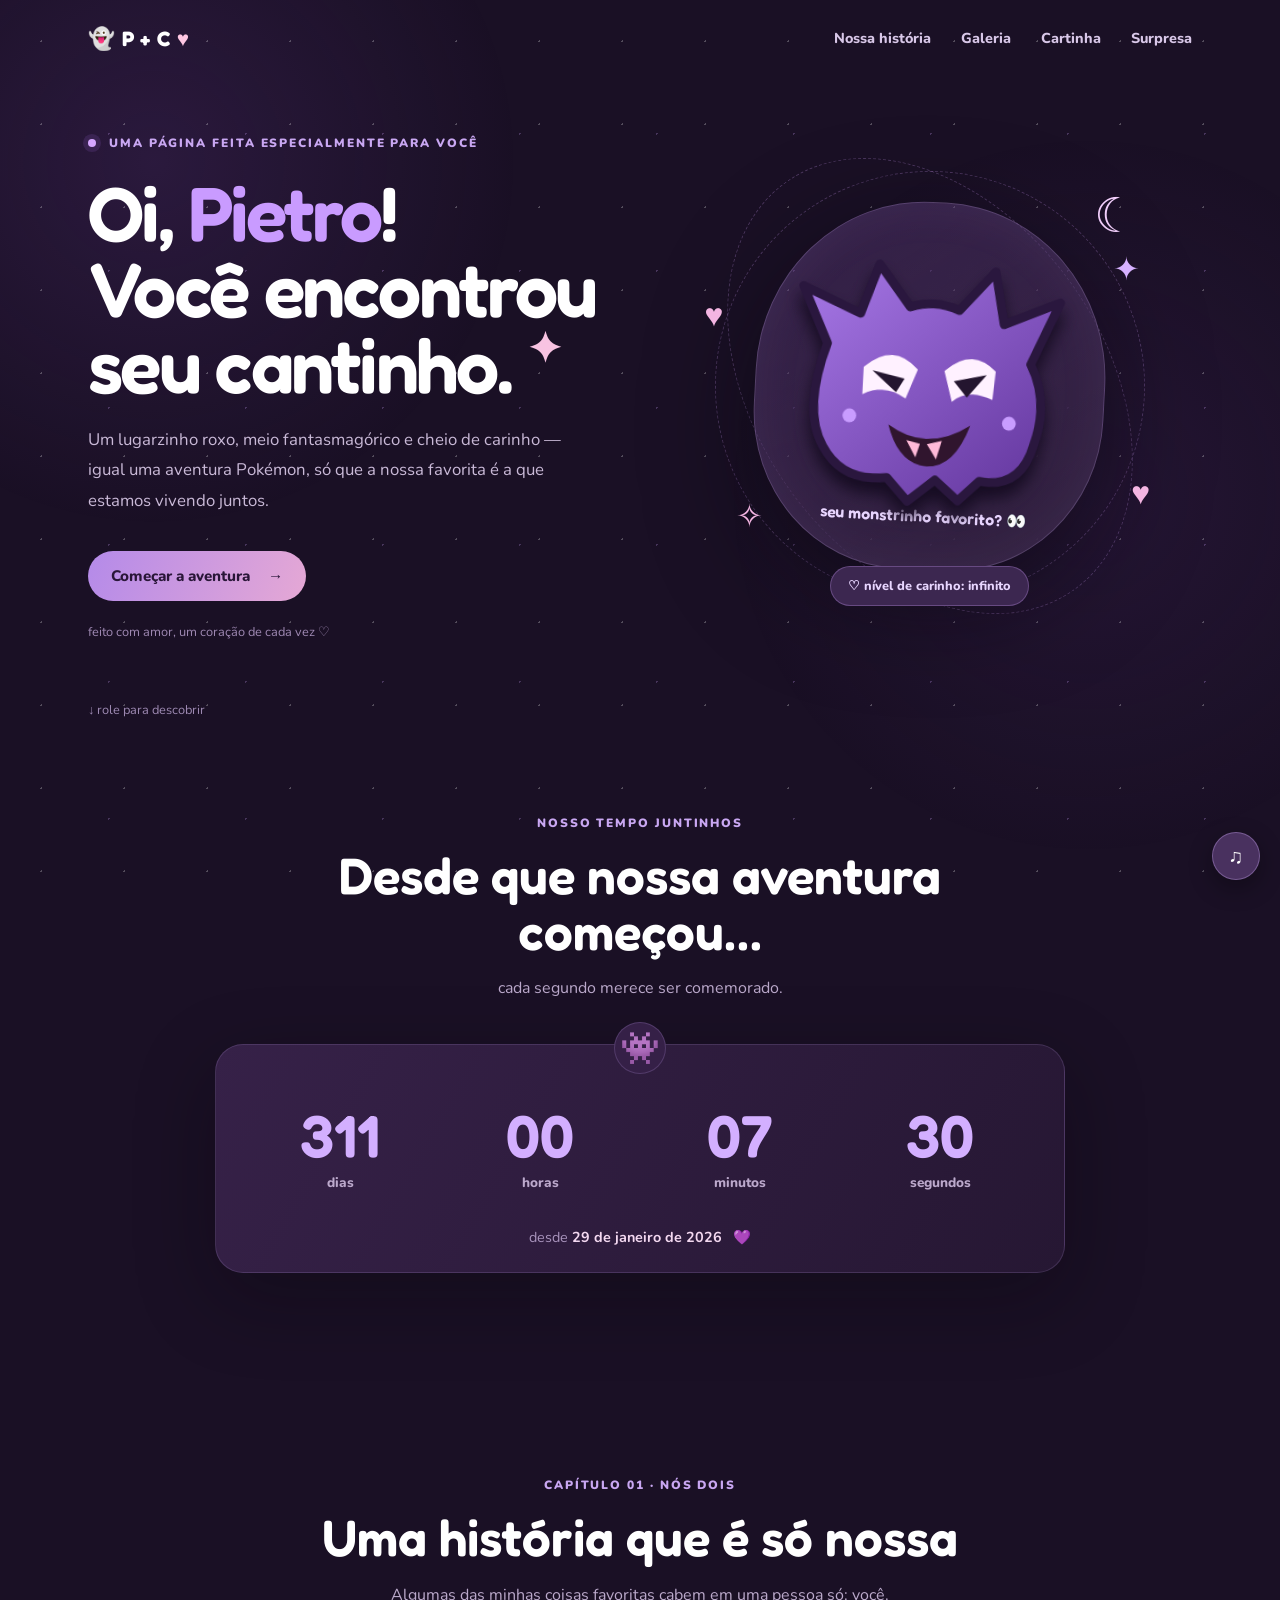
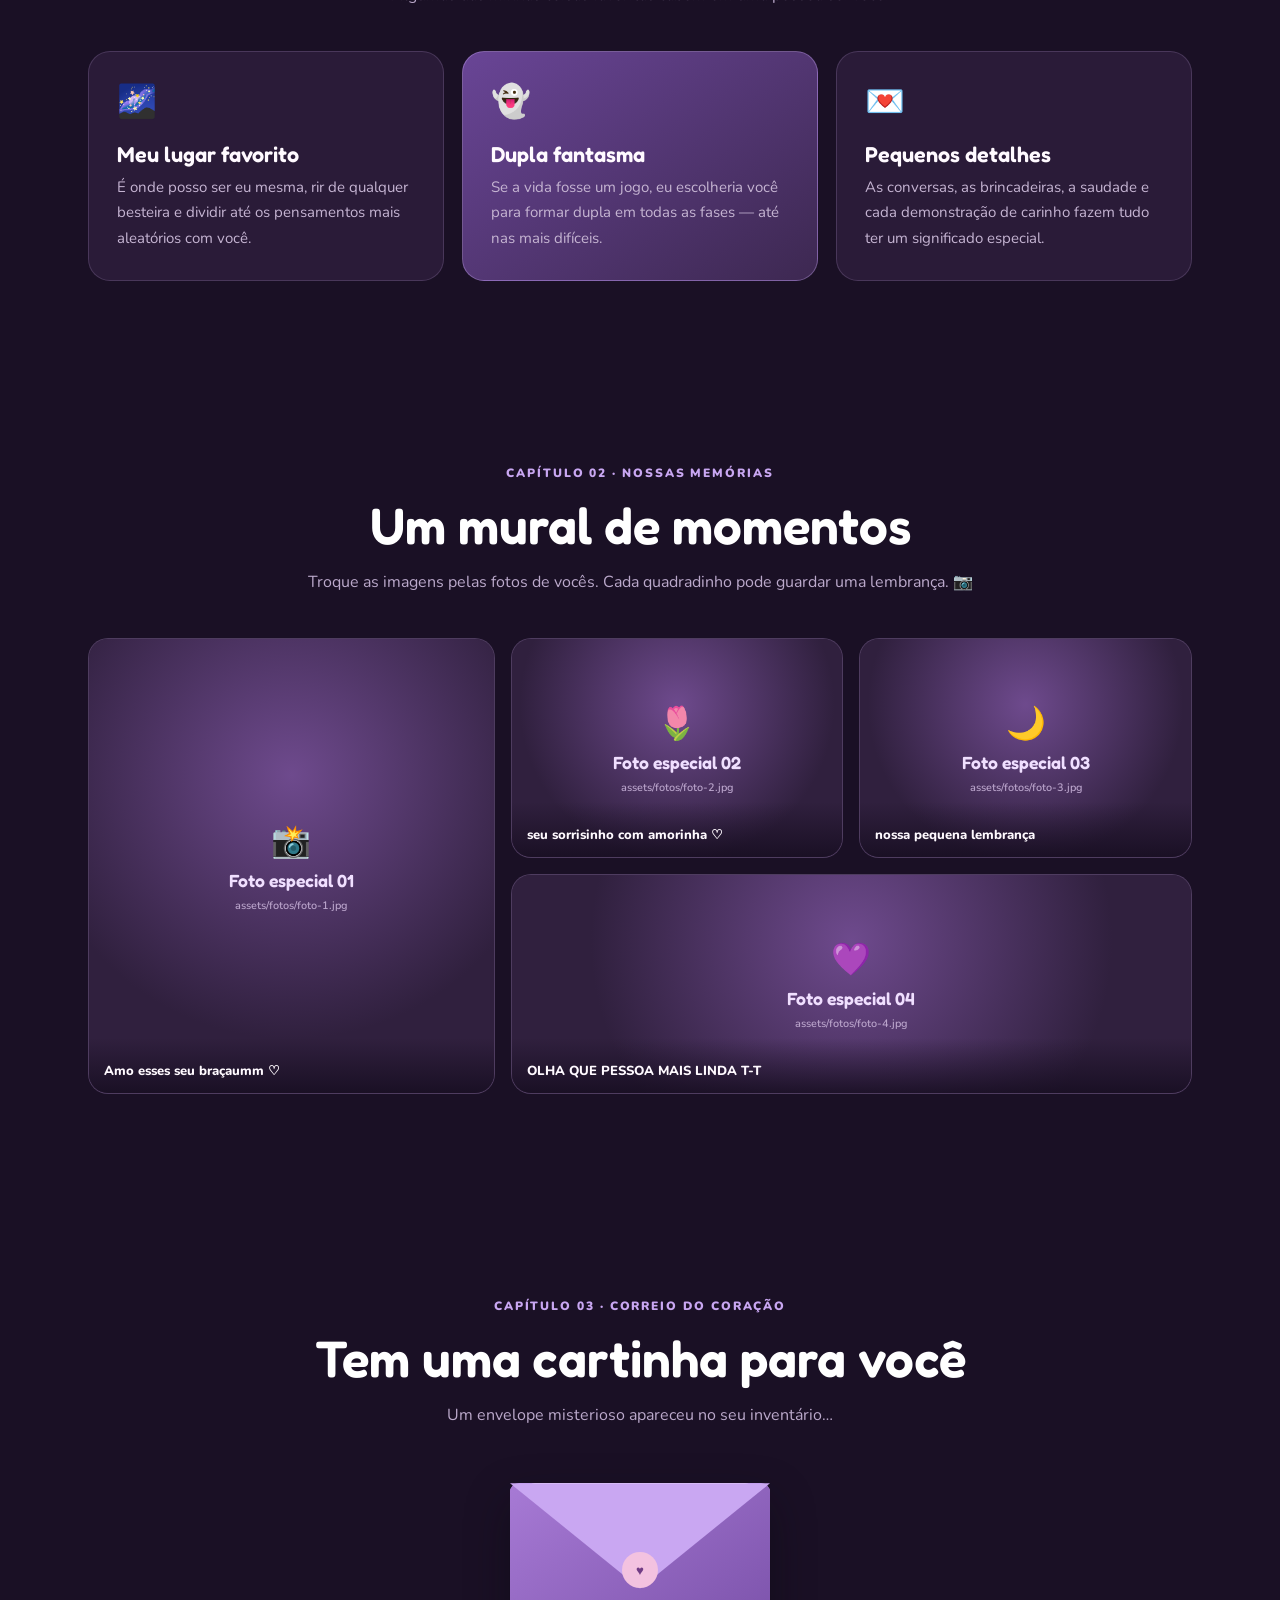
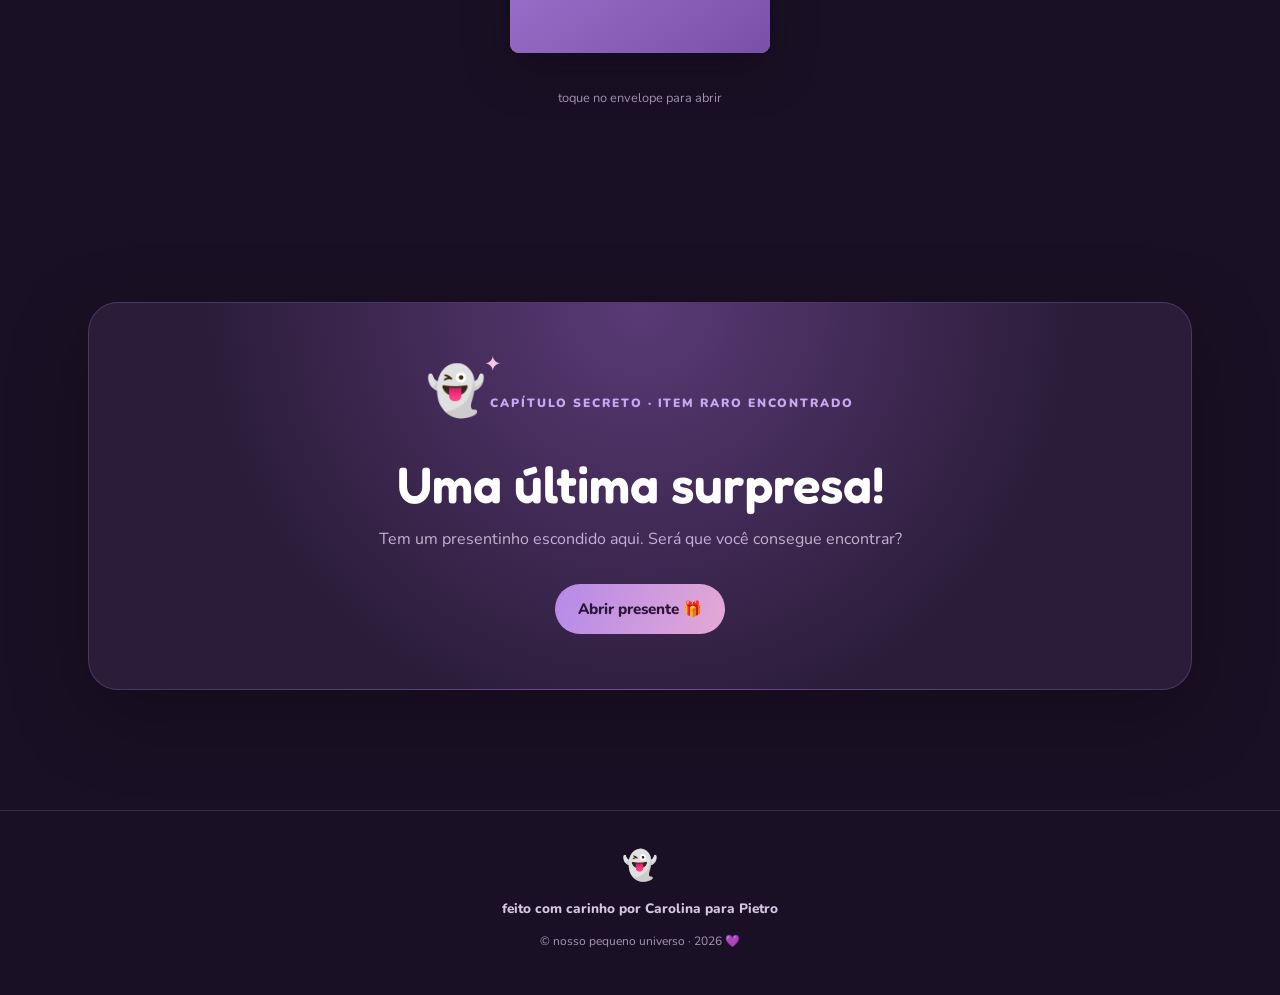
==== index.html @ a3572577 "alteração" ====
<!DOCTYPE html>
<html lang="pt-BR">
<head>
  <meta charset="UTF-8">
  <meta name="viewport" content="width=device-width, initial-scale=1.0">
  <meta name="theme-color" content="#211331">
  <meta name="description" content="Um cantinho especial feito com carinho para o Pietro.">
  <title>Um cantinho para o Pietro 💜</title>
  <link rel="preconnect" href="https://fonts.googleapis.com">
  <link rel="preconnect" href="https://fonts.gstatic.com" crossorigin>
  <link href="https://fonts.googleapis.com/css2?family=Nunito:wght@400;600;700;800;900&family=Fredoka:wght@400;500;600;700&display=swap" rel="stylesheet">
  <link rel="stylesheet" href="style.css">
</head>
<body>
  <div class="stars" aria-hidden="true"></div>
  <header class="topbar">
    <a class="brand" href="#inicio" aria-label="Voltar ao início"><span class="brand-ghost">👻</span> P + C <span class="tiny-heart">♥</span></a>
    <button class="menu-toggle" id="menuToggle" aria-label="Abrir menu" aria-expanded="false">☰</button>
    <nav id="nav">
      <a href="#historia">Nossa história</a>
      <a href="#galeria">Galeria</a>
      <a href="#cartinha">Cartinha</a>
      <a href="#surpresa">Surpresa</a>
    </nav>
  </header>

  <main>
    <section class="hero section" id="inicio">
      <div class="hero-copy">
        <span class="eyebrow"><span class="pulse"></span> uma página feita especialmente para você</span>
        <h1>Oi, <span class="purple-text">Pietro</span>!<br>Você encontrou<br>seu cantinho. <span class="sparkle">✦</span></h1>
        <p class="hero-sub">Um lugarzinho roxo, meio fantasmagórico e cheio de carinho — igual uma aventura Pokémon, só que a nossa favorita é a que estamos vivendo juntos.</p>
        <a class="button primary" href="#historia">Começar a aventura <span>→</span></a>
        <div class="mini-note">feito com amor, um coração de cada vez ♡</div>
      </div>
      <div class="hero-art">
        <div class="orbit orbit-one"></div><div class="orbit orbit-two"></div>
        <div class="moon">☾</div>
        <div class="ghost-card">
          <svg class="gengar" viewBox="0 0 300 270" role="img" aria-label="Fantasma roxo sorridente inspirado no universo Pokémon">
            <defs>
              <linearGradient id="gbody" x1="0" y1="0" x2="1" y2="1"><stop offset="0" stop-color="#a879e8"/><stop offset="1" stop-color="#60339a"/></linearGradient>
            </defs>
            <path d="M44 105 L17 48 L76 73 L93 22 L126 64 Q151 55 176 65 L211 24 L222 77 L278 52 L251 116 Q272 153 258 198 Q247 243 205 237 L184 258 L160 238 L133 261 L111 238 Q66 245 45 210 Q22 174 44 105Z" fill="url(#gbody)" stroke="#2a173e" stroke-width="9" stroke-linejoin="round"/>
            <path d="M82 127 Q111 100 137 127 L126 157 Q103 143 82 155Z" fill="#fff1ff"/>
            <path d="M164 127 Q191 101 216 125 L214 154 Q188 143 173 158Z" fill="#fff1ff"/>
            <path d="M91 130 L124 137 L116 151Z M174 137 L207 129 L188 153Z" fill="#24152f"/>
            <path d="M110 184 Q151 211 193 181 Q177 230 144 224 Q120 218 110 184Z" fill="#30152e"/>
            <path d="M129 199 L143 202 L139 216Z M150 202 L165 198 L160 217Z" fill="#ffb9d8"/>
            <circle cx="70" cy="177" r="7" fill="#c89cff"/><circle cx="232" cy="177" r="7" fill="#c89cff"/>
          </svg>
          <div class="ghost-caption">seu monstrinho favorito? 👀</div>
        </div>
        <span class="float-heart heart-a">♥</span><span class="float-heart heart-b">♥</span><span class="float-star star-a">✦</span><span class="float-star star-b">✧</span>
        <div class="level-pill">♡ nível de carinho: infinito</div>
      </div>
      <a class="scroll-hint" href="#contador">↓ role para descobrir</a>
    </section>

    <section class="counter-section section" id="contador">
      <div class="section-heading">
        <span class="eyebrow">nosso tempo juntinhos</span>
        <h2>Desde que nossa aventura começou…</h2>
        <p>cada segundo merece ser comemorado.</p>
      </div>
      <div class="counter-box">
        <div class="counter-ghost">👾</div>
        <div class="counter-grid">
          <div class="counter-unit"><strong id="days">000</strong><span>dias</span></div>
          <div class="counter-unit"><strong id="hours">00</strong><span>horas</span></div>
          <div class="counter-unit"><strong id="minutes">00</strong><span>minutos</span></div>
          <div class="counter-unit"><strong id="seconds">00</strong><span>segundos</span></div>
        </div>
        <p class="counter-foot">desde <strong>29 de janeiro de 2026</strong> <span>💜</span></p>
      </div>
    </section>

    <section class="story section" id="historia">
      <div class="section-heading">
        <span class="eyebrow">capítulo 01 · nós dois</span>
        <h2>Uma história que é só nossa</h2>
        <p>Algumas das minhas coisas favoritas cabem em uma pessoa só: você.</p>
      </div>
      <div class="story-cards">
        <article class="info-card"><span class="card-icon">🌌</span><h3>Meu lugar favorito</h3><p>É onde posso ser eu mesma, rir de qualquer besteira e dividir até os pensamentos mais aleatórios com você.</p></article>
        <article class="info-card featured"><span class="card-icon">👻</span><h3>Dupla fantasma</h3><p>Se a vida fosse um jogo, eu escolheria você para formar dupla em todas as fases — até nas mais difíceis.</p></article>
        <article class="info-card"><span class="card-icon">💌</span><h3>Pequenos detalhes</h3><p>As conversas, as brincadeiras, a saudade e cada demonstração de carinho fazem tudo ter um significado especial.</p></article>
      </div>
    </section>

    <section class="gallery section" id="galeria">
      <div class="section-heading">
        <span class="eyebrow">capítulo 02 · nossas memórias</span>
        <h2>Um mural de momentos</h2>
        <p>Troque as imagens pelas fotos de vocês. Cada quadradinho pode guardar uma lembrança. 📷</p>
      </div>
      <div class="photo-grid">
        <figure class="photo-card tall"><img src="/pietro-gengar-love/img/bracinho.jpeg" alt="Adicione aqui uma foto especial de vocês" onerror="this.style.display='none';this.nextElementSibling.style.display='grid'"><div class="photo-placeholder">📸<span>Foto especial 01</span><small>assets/fotos/foto-1.jpg</small></div><figcaption>Amo esses seu braçaumm ♡</figcaption></figure>
        <figure class="photo-card"><img src="/pietro-gengar-love/img/ele_amora.jpeg" alt="Adicione aqui uma segunda foto" onerror="this.style.display='none';this.nextElementSibling.style.display='grid'"><div class="photo-placeholder">🌷<span>Foto especial 02</span><small>assets/fotos/foto-2.jpg</small></div><figcaption>seu sorrisinho com amorinha ♡ </figcaption></figure>
        <figure class="photo-card"><img src="/pietro-gengar-love/img/nos.jpeg" alt="Adicione aqui uma terceira foto" onerror="this.style.display='none';this.nextElementSibling.style.display='grid'"><div class="photo-placeholder">🌙<span>Foto especial 03</span><small>assets/fotos/foto-3.jpg</small></div><figcaption>nossa pequena lembrança</figcaption></figure>
        <figure class="photo-card wide"><img src="/pietro-gengar-love/img/pietrinho.jpeg" alt="Adicione aqui uma quarta foto" onerror="this.style.display='none';this.nextElementSibling.style.display='grid'"><div class="photo-placeholder">💜<span>Foto especial 04</span><small>assets/fotos/foto-4.jpg</small></div><figcaption>OLHA QUE PESSOA MAIS LINDA T-T</figcaption></figure>
      </div>
    </section>

    <section class="letter-section section" id="cartinha">
      <div class="section-heading">
        <span class="eyebrow">capítulo 03 · correio do coração</span>
        <h2>Tem uma cartinha para você</h2>
        <p>Um envelope misterioso apareceu no seu inventário…</p>
      </div>
      <div class="letter-wrap">
        <button class="envelope" id="openLetter" aria-label="Abrir cartinha">
          <span class="envelope-back"></span><span class="letter-paper"><span class="letter-title">Para o Pietro 💜</span><span class="letter-preview">com carinho, Carolina</span></span><span class="envelope-front"></span><span class="envelope-flap"></span><span class="seal">♥</span>
        </button>
        <p class="tap-hint">toque no envelope para abrir</p>
      </div>
      <div class="letter-modal" id="letterModal" aria-hidden="true">
        <div class="letter-content">
          <button class="close-modal" id="closeLetter" aria-label="Fechar">×</button>
          <span class="eyebrow">uma mensagem do meu coração</span>
          <h3>Meu querido Pietro,</h3>
          <p>Eu fiz esse cantinho para você porque queria transformar um pouquinho do carinho que sinto em algo que pudesse guardar e visitar sempre que quisesse.</p>
          <p>Obrigada por fazer parte dos meus dias, pelas conversas, pelas risadas e por todos os pequenos momentos que, de algum jeito, se tornam enormes para mim.</p>
          <p>Que a nossa história continue ganhando capítulos bonitos, com respeito, parceria, paciência e muito amor. Eu gosto de construir isso com você, um dia de cada vez.</p>
          <p class="signature">Com amor, Carolina ♡</p>
        </div>
      </div>
    </section>

    <section class="surprise section" id="surpresa">
      <div class="surprise-panel">
        <div class="surprise-art">👻<span>✦</span></div>
        <span class="eyebrow">capítulo secreto · item raro encontrado</span>
        <h2>Uma última surpresa!</h2>
        <p>Tem um presentinho escondido aqui. Será que você consegue encontrar?</p>
        <button class="button primary" id="surpriseButton">Abrir presente 🎁</button>
        <div class="surprise-result" id="surpriseResult" aria-live="polite">
          <div class="big-heart">💜</div>
          <h3>Você é meu evento lendário!</h3>
          <p>De todas as possibilidades desse universo, que sorte a minha de ter encontrado você. Te escolheria de novo para todas as aventuras.</p>
          <span>+∞ pontos de carinho adicionados!</span>
        </div>
      </div>
    </section>
  </main>

  <footer>
    <div class="footer-ghost">👻</div>
    <p>feito com carinho por Carolina para Pietro</p>
    <span>© nosso pequeno universo · 2026 💜</span>
  </footer>
  <button class="music-toggle" id="musicToggle" aria-label="Ativar música ambiente" title="Música ambiente">♫</button>
  <audio id="bgMusic" loop src="assets/musica.mp3"></audio>
  <script src="script.js"></script>
</body>
</html>
---- style.css ----
@import url('https://fonts.googleapis.com/css2?family=Nunito:wght@400;600;700;800;900&family=Fredoka:wght@400;500;600;700&display=swap');
:root{--ink:#241631;--deep:#1a1025;--purple:#8754c7;--lilac:#c9a7f2;--pale:#f2e9ff;--pink:#ffc7e3;--white:#fffaff;--muted:#bca9cc;--line:rgba(222,194,255,.17)}
*{box-sizing:border-box}html{scroll-behavior:smooth;scroll-padding-top:88px}body{margin:0;background:var(--deep);color:var(--white);font-family:Nunito,sans-serif;overflow-x:hidden}body:before{content:"";position:fixed;inset:0;pointer-events:none;background:radial-gradient(circle at 12% 18%,rgba(120,68,172,.18),transparent 27%),radial-gradient(circle at 85% 55%,rgba(93,49,132,.16),transparent 30%);z-index:-2}.stars{position:fixed;inset:0;pointer-events:none;opacity:.25;background-image:radial-gradient(#fff 1px,transparent 1px),radial-gradient(#cda5ff 1px,transparent 1px);background-size:83px 83px,137px 137px;background-position:0 0,40px 65px;z-index:-1}.topbar{height:76px;max-width:1160px;margin:auto;padding:0 28px;display:flex;align-items:center;justify-content:space-between;position:relative;z-index:10}.brand{font:700 1.3rem Fredoka;color:#fff;text-decoration:none;letter-spacing:.04em}.brand-ghost{font-size:1.35rem}.tiny-heart{color:var(--pink)}nav{display:flex;gap:30px}nav a{color:#d8c7e8;text-decoration:none;font-weight:800;font-size:.9rem;transition:.2s}nav a:hover{color:#fff}.menu-toggle{display:none;background:none;border:0;color:white;font-size:1.5rem}.section{max-width:1160px;margin:auto;padding:100px 28px}.hero{min-height:650px;display:grid;grid-template-columns:1.05fr .95fr;align-items:center;position:relative;padding-top:55px}.eyebrow{font-size:.75rem;letter-spacing:.16em;text-transform:uppercase;color:#c9a7f2;font-weight:900}.pulse{display:inline-block;width:8px;height:8px;border-radius:50%;background:#d6a6ff;box-shadow:0 0 0 5px #9a64d52a;margin-right:8px}.hero h1{font:600 clamp(3.2rem,6vw,5.6rem)/.99 Fredoka;margin:22px 0;color:#fff;letter-spacing:-.035em}.purple-text{color:#c99bff}.sparkle{color:#f8c3e2;font-size:.55em;vertical-align:top}.hero-sub{max-width:500px;color:#c9b9d7;line-height:1.8;font-size:1.05rem}.button{display:inline-flex;align-items:center;gap:18px;border:0;border-radius:999px;padding:15px 23px;text-decoration:none;font:800 .95rem Nunito;cursor:pointer;transition:transform .2s,box-shadow .2s}.button:hover{transform:translateY(-3px);box-shadow:0 12px 35px #9b60d64a}.primary{background:linear-gradient(110deg,#b48ae9,#e5a8d5);color:#291638;margin-top:18px}.mini-note{font-size:.8rem;color:#9e88b2;margin-top:22px}.hero-art{height:460px;display:grid;place-items:center;position:relative}.ghost-card{width:min(350px,82%);aspect-ratio:1/1.05;border:1px solid #d9b9ff35;background:linear-gradient(145deg,#6d469355,#30203d);border-radius:48% 48% 43% 43%;display:flex;flex-direction:column;align-items:center;justify-content:center;box-shadow:0 30px 100px #08050d88,inset 0 0 50px #d2aaff12;transform:rotate(3deg);animation:float 5s ease-in-out infinite}.gengar{width:85%;max-height:270px;filter:drop-shadow(0 12px 8px #160c22)}.ghost-caption{font:600 1rem Fredoka;color:#e8d5ff;margin-top:-5px}.orbit{position:absolute;border:1px dashed #b68bda50;border-radius:50%;width:430px;height:430px;animation:spin 28s linear infinite}.orbit-two{width:500px;height:350px;transform:rotate(55deg);animation-direction:reverse}.moon{position:absolute;top:27px;right:55px;color:#f6d2ff;font-size:3rem}.float-heart,.float-star{position:absolute;color:#f4b5e2;font-size:2rem;animation:bob 3s ease-in-out infinite}.heart-a{left:7%;top:30%}.heart-b{right:8%;bottom:22%;animation-delay:1s}.star-a{right:10%;top:20%;color:#d6b1ff}.star-b{left:13%;bottom:17%;animation-delay:.8s}.level-pill{position:absolute;bottom:10px;background:#3c2750;border:1px solid #bd91e855;color:#e8d6ff;padding:10px 17px;border-radius:30px;font-size:.8rem;font-weight:800}.scroll-hint{position:absolute;bottom:22px;left:28px;color:#9d89b2;text-decoration:none;font-size:.8rem}.counter-section{padding-top:70px}.section-heading{text-align:center;margin:0 auto 42px;max-width:700px}.section-heading h2,.surprise-panel h2{font:600 clamp(2rem,4vw,3.2rem)/1.1 Fredoka;margin:14px 0;color:#fff}.section-heading p{color:#bba9cb;line-height:1.7}.counter-box{max-width:850px;margin:auto;padding:38px 30px 25px;border-radius:28px;background:linear-gradient(120deg,#362148,#261733);border:1px solid #c9a7f22a;box-shadow:0 25px 80px #08050d55;position:relative;text-align:center}.counter-ghost{font-size:2rem;position:absolute;top:-23px;left:50%;transform:translateX(-50%);background:#352047;border:1px solid #c9a7f233;border-radius:50%;width:52px;height:52px;display:grid;place-items:center}.counter-grid{display:grid;grid-template-columns:repeat(4,1fr);gap:12px}.counter-unit{padding:16px 5px}.counter-unit strong{display:block;font:600 clamp(2.2rem,5vw,3.7rem) Fredoka;color:#d3afff;font-variant-numeric:tabular-nums}.counter-unit span{color:#bca9cc;font-size:.85rem;font-weight:800}.counter-foot{color:#a994bd;margin:18px 0 0;font-size:.9rem}.counter-foot strong{color:#f3d8f0}.counter-foot span{margin-left:7px}.story{padding-top:100px}.story-cards{display:grid;grid-template-columns:repeat(3,1fr);gap:18px}.info-card{padding:28px;border-radius:22px;background:#2a1b38;border:1px solid var(--line);min-height:225px;transition:.25s}.info-card:hover{transform:translateY(-6px);background:#342144}.info-card.featured{background:linear-gradient(145deg,#694596,#3d2851);border-color:#d5b4ff55}.card-icon{font-size:2rem}.info-card h3{font:600 1.35rem Fredoka;margin:18px 0 8px}.info-card p{color:#c5b4d2;line-height:1.7;font-size:.94rem;margin:0}.gallery{padding-top:80px}.photo-grid{display:grid;grid-template-columns:1.1fr .9fr .9fr;grid-template-rows:220px 220px;gap:16px}.photo-card{margin:0;position:relative;border-radius:20px;overflow:hidden;background:#30203e;border:1px solid var(--line);min-height:200px}.photo-card.tall{grid-row:span 2}.photo-card.wide{grid-column:span 2}.photo-card img{width:100%;height:100%;object-fit:cover;display:block}.photo-card figcaption{position:absolute;bottom:0;left:0;right:0;padding:24px 15px 13px;background:linear-gradient(transparent,#160d20d9);font-size:.82rem;font-weight:800}.photo-placeholder{display:none;place-items:center;align-content:center;gap:7px;width:100%;height:100%;background:radial-gradient(circle at 50% 30%,#6e4a8d,#30203e 70%);color:#f0dfff;font-size:2rem;text-align:center}.photo-placeholder span{font:600 1.1rem Fredoka}.photo-placeholder small{font:600 .68rem Nunito;color:#b9a3ca}.letter-section{padding-top:100px}.letter-wrap{display:grid;place-items:center;min-height:260px}.envelope{width:260px;height:170px;position:relative;border:0;background:transparent;cursor:pointer;filter:drop-shadow(0 18px 22px #08050d66);transition:transform .3s}.envelope:hover{transform:translateY(-8px) rotate(-2deg)}.envelope-back{position:absolute;inset:0;background:#b58be2;border-radius:9px}.letter-paper{position:absolute;left:18px;right:18px;top:0;height:145px;background:#fff4ff;color:#4a3159;border-radius:7px;display:flex;flex-direction:column;align-items:center;justify-content:center;gap:12px;transition:top .5s;z-index:1}.letter-title{font:600 1.3rem Fredoka}.letter-preview{font-size:.8rem}.envelope-front{position:absolute;inset:0;background:linear-gradient(145deg,#a77ad5,#7950a8);clip-path:polygon(0 0,50% 58%,100% 0,100% 100%,0 100%);z-index:2;border-radius:9px}.envelope-flap{position:absolute;inset:0;background:#c9a7f2;clip-path:polygon(0 0,100% 0,50% 62%);z-index:3;transform-origin:top;transition:transform .5s}.seal{position:absolute;z-index:4;top:69px;left:calc(50% - 18px);width:36px;height:36px;border-radius:50%;background:#f3c2e0;color:#713c85;display:grid;place-items:center}.envelope.open .envelope-flap{transform:rotateX(180deg)}.envelope.open .letter-paper{top:-90px}.tap-hint{color:#a994bd;font-size:.8rem}.letter-modal{display:none;position:fixed;inset:0;background:#100a18dd;backdrop-filter:blur(8px);z-index:30;padding:20px;place-items:center}.letter-modal.show{display:grid}.letter-content{max-width:560px;width:100%;background:#fff4ff;color:#4a3159;border-radius:24px;padding:42px;position:relative;box-shadow:0 25px 100px #0008;animation:pop .35s}.letter-content h3{font:600 2rem Fredoka;margin:18px 0}.letter-content p{line-height:1.8;color:#674e76}.signature{font:600 1.3rem Fredoka!important;color:#8a54bd!important;text-align:right;margin-top:25px}.close-modal{position:absolute;right:18px;top:12px;border:0;background:none;color:#76568b;font-size:2rem;cursor:pointer}.surprise{padding-top:70px;padding-bottom:120px}.surprise-panel{text-align:center;padding:55px 25px;border-radius:30px;border:1px solid #c9a7f233;background:radial-gradient(circle at 50% 0,#5a3a76,#2b1c39 65%);box-shadow:0 25px 80px #08050d55}.surprise-art{font-size:3rem;position:relative;display:inline-block;margin-bottom:18px}.surprise-art span{position:absolute;color:#f4c3e6;right:-16px;top:-8px;font-size:1.3rem}.surprise-panel p{color:#c4b2d2}.surprise-result{display:none;max-width:470px;margin:30px auto 0;padding:25px;border-radius:20px;background:#fff3ff;color:#4a3159;animation:pop .4s}.surprise-result.show{display:block}.big-heart{font-size:3rem;animation:heartbeat 1s infinite}.surprise-result h3{font:600 1.5rem Fredoka;margin:8px}.surprise-result p{color:#674e76;line-height:1.7}.surprise-result span{font-size:.8rem;font-weight:900;color:#8855b6}footer{text-align:center;padding:35px 20px 45px;border-top:1px solid var(--line);color:#a994bd;font-size:.85rem}.footer-ghost{font-size:1.8rem}footer p{font-weight:800;color:#d7c5e6}footer span{font-size:.75rem}.music-toggle{position:fixed;right:20px;bottom:20px;width:48px;height:48px;border-radius:50%;border:1px solid #d6b1ff55;background:#49315f;color:#fff;font-size:1.25rem;z-index:15;cursor:pointer;box-shadow:0 8px 25px #0005}.music-toggle.playing{background:#b17cda;color:#241631}
@keyframes float{0%,100%{transform:translateY(0) rotate(3deg)}50%{transform:translateY(-15px) rotate(-1deg)}}@keyframes bob{0%,100%{transform:translateY(0) rotate(-8deg)}50%{transform:translateY(-13px) rotate(8deg)}}@keyframes spin{to{transform:rotate(360deg)}}@keyframes pop{from{opacity:0;transform:scale(.92) translateY(10px)}to{opacity:1;transform:scale(1) translateY(0)}}@keyframes heartbeat{0%,100%{transform:scale(1)}50%{transform:scale(1.16)}}
@media(max-width:800px){.hero{grid-template-columns:1fr;padding-top:65px;text-align:center}.hero-copy{z-index:1}.hero-sub{margin:0 auto}.hero-art{height:390px;margin-top:10px}.scroll-hint{display:none}.story-cards{grid-template-columns:1fr}.info-card{min-height:0}.photo-grid{grid-template-columns:1fr 1fr;grid-template-rows:220px 180px 180px}.photo-card.tall{grid-row:span 2}.photo-card.wide{grid-column:span 1}.counter-box{padding:35px 12px 22px}.section{padding-left:20px;padding-right:20px}}@media(max-width:560px){.topbar{height:66px;padding:0 20px}.menu-toggle{display:block}nav{display:none;position:absolute;top:62px;left:15px;right:15px;padding:18px;background:#2c1c3a;border:1px solid var(--line);border-radius:16px;flex-direction:column;gap:16px;box-shadow:0 15px 40px #0007}nav.open{display:flex}.hero{min-height:0;padding-top:50px}.hero h1{font-size:3.2rem}.hero-sub{font-size:.95rem}.hero-art{height:330px}.ghost-card{width:260px}.gengar{max-height:220px}.orbit{width:310px;height:310px}.orbit-two{width:350px;height:270px}.level-pill{bottom:0}.moon{right:20px;top:10px}.section{padding-top:75px;padding-bottom:75px}.counter-grid{grid-template-columns:repeat(2,1fr);gap:0}.counter-unit{padding:10px 4px}.counter-unit strong{font-size:2.5rem}.section-heading h2,.surprise-panel h2{font-size:2.25rem}.photo-grid{grid-template-columns:1fr 1fr;grid-template-rows:180px 160px 160px;gap:10px}.photo-card.tall{grid-row:span 2}.photo-card figcaption{font-size:.7rem}.letter-content{padding:34px 25px}.surprise-panel{padding:45px 18px}.music-toggle{right:14px;bottom:14px}}
@media(prefers-reduced-motion:reduce){*,*:before,*:after{scroll-behavior:auto!important;animation-duration:.01ms!important;animation-iteration-count:1!important;transition-duration:.01ms!important}}
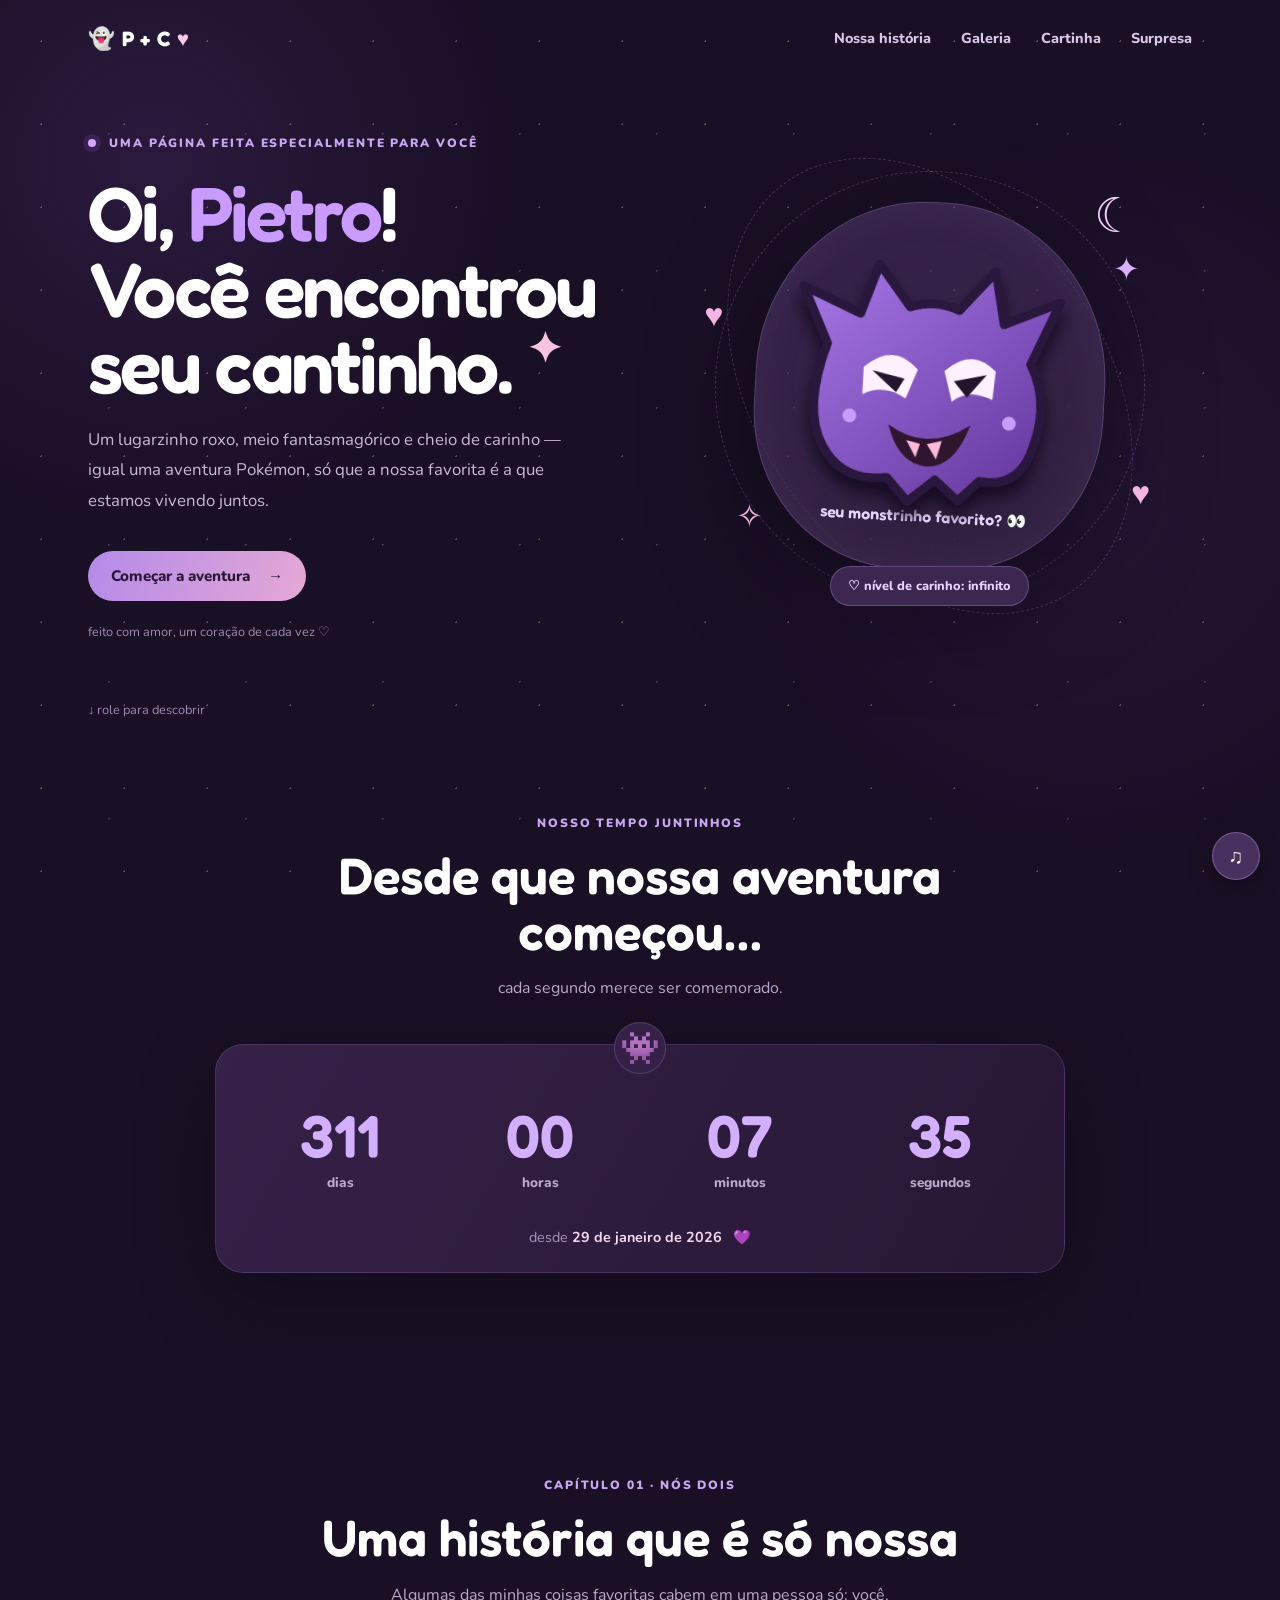
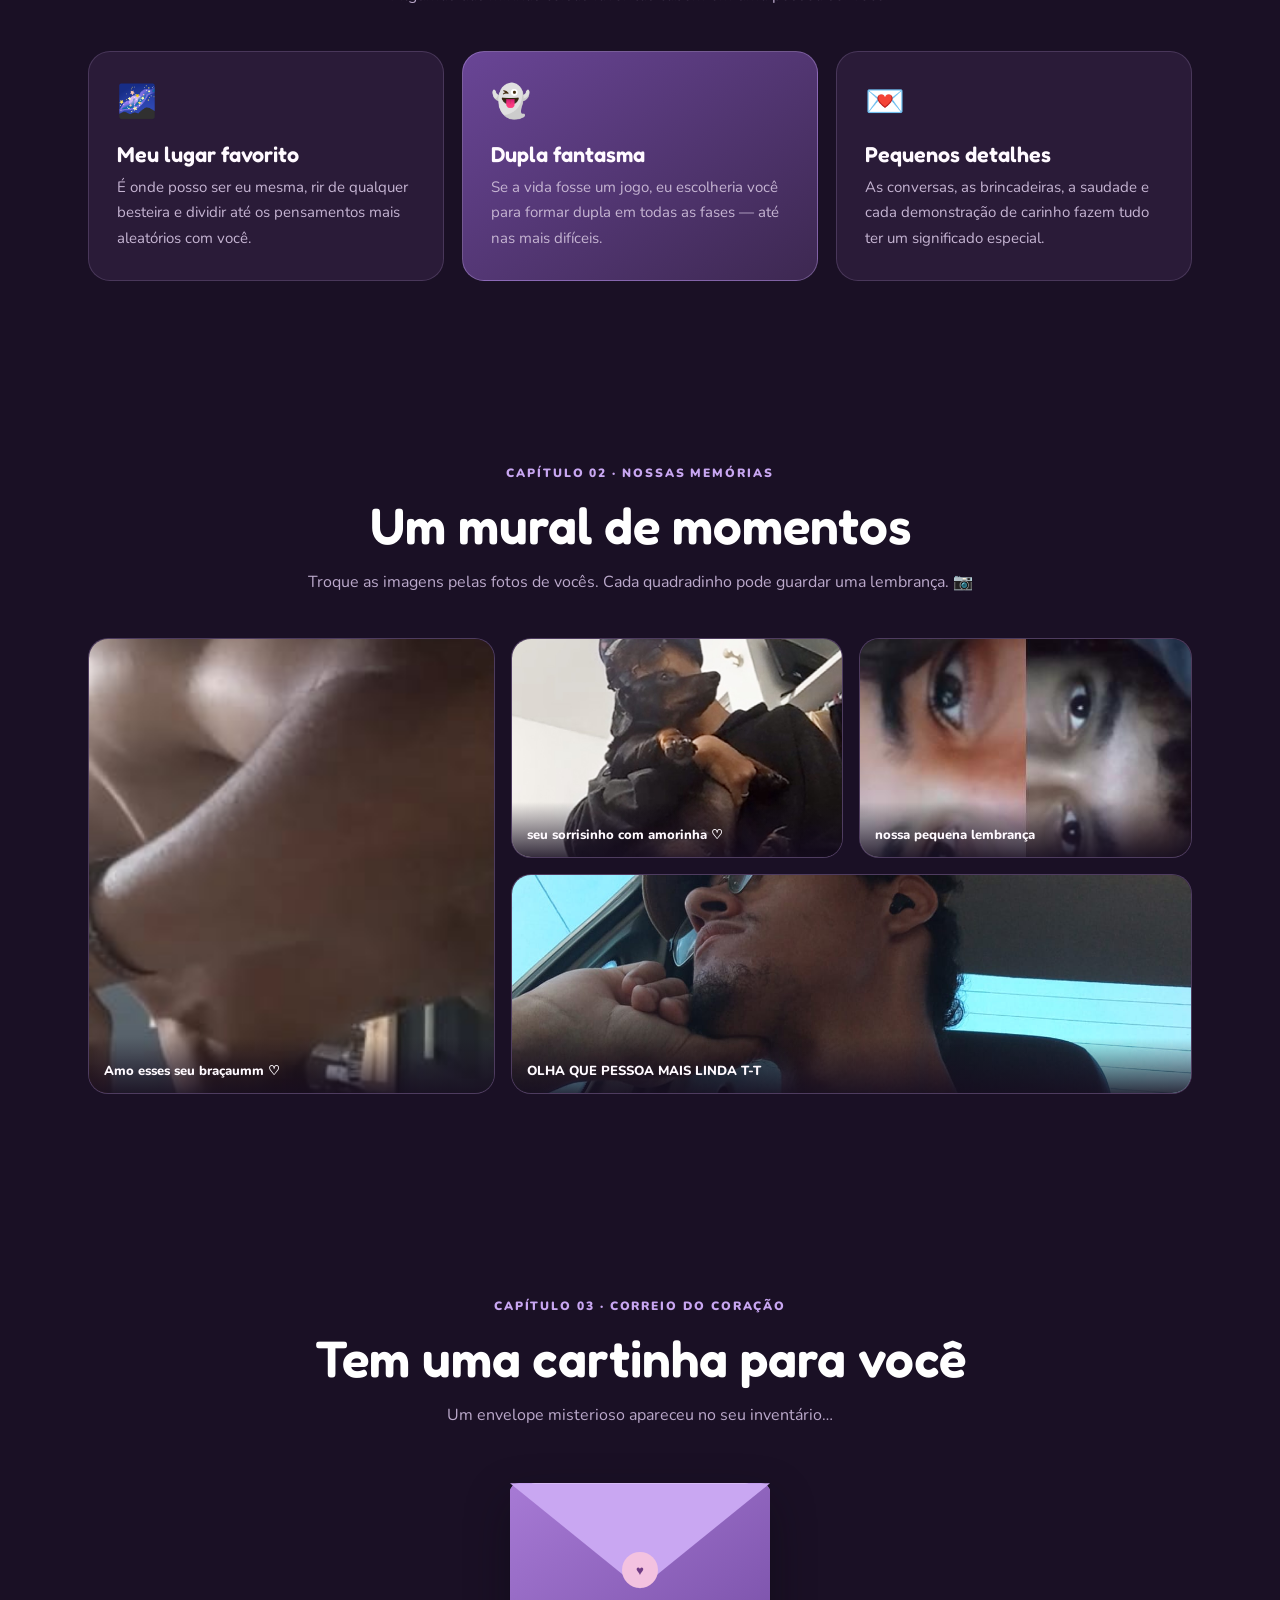
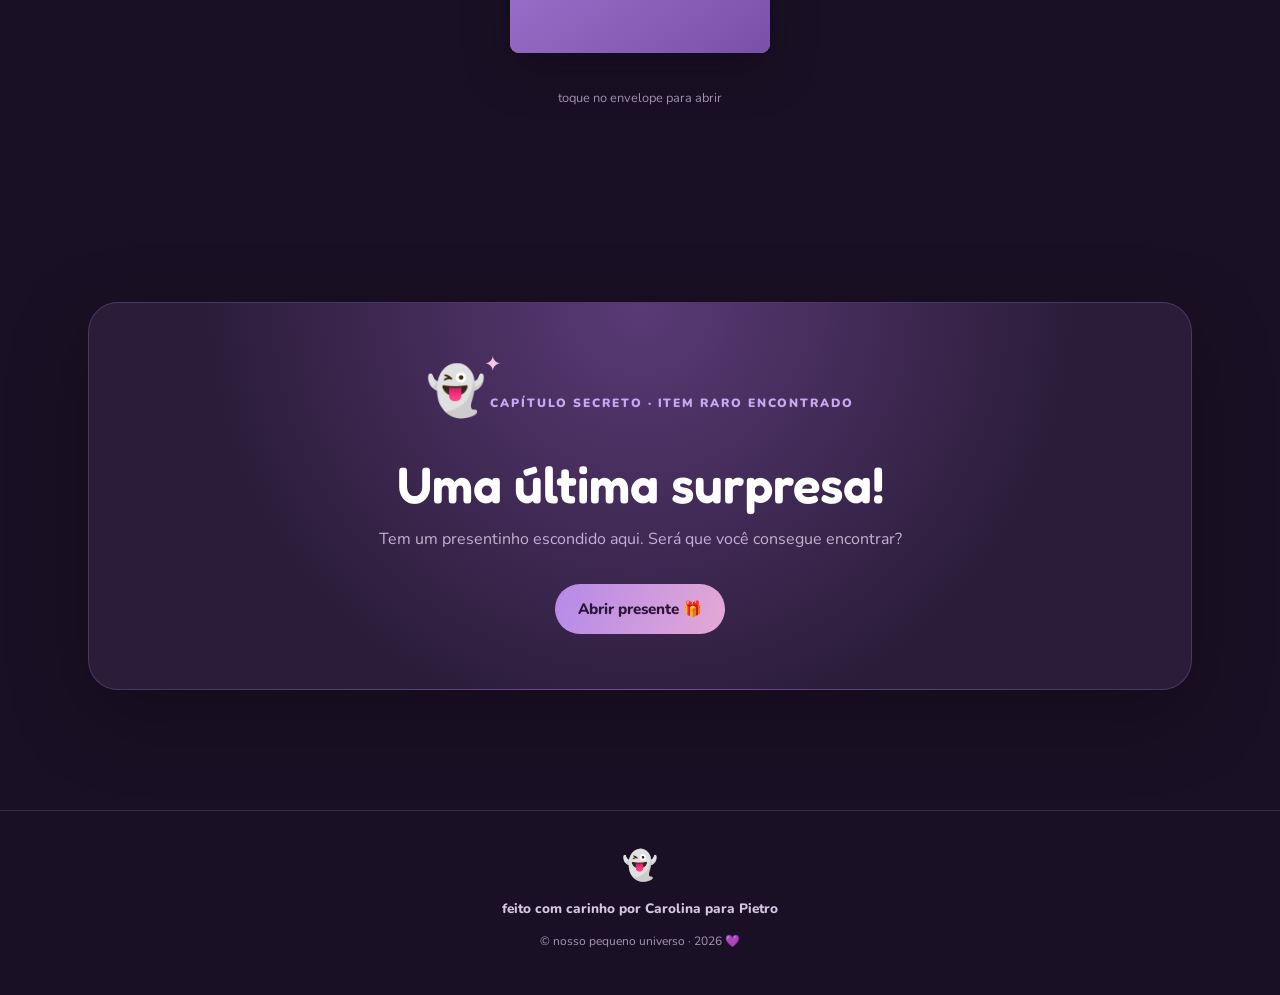
==== commit eed3d38f: "Corrigir caminhos das fotos" ====
--- a/index.html
+++ b/index.html
@@ -95,10 +95,10 @@
         <p>Troque as imagens pelas fotos de vocês. Cada quadradinho pode guardar uma lembrança. 📷</p>
       </div>
       <div class="photo-grid">
-        <figure class="photo-card tall"><img src="/pietro-gengar-love/img/bracinho.jpeg" alt="Adicione aqui uma foto especial de vocês" onerror="this.style.display='none';this.nextElementSibling.style.display='grid'"><div class="photo-placeholder">📸<span>Foto especial 01</span><small>assets/fotos/foto-1.jpg</small></div><figcaption>Amo esses seu braçaumm ♡</figcaption></figure>
-        <figure class="photo-card"><img src="/pietro-gengar-love/img/ele_amora.jpeg" alt="Adicione aqui uma segunda foto" onerror="this.style.display='none';this.nextElementSibling.style.display='grid'"><div class="photo-placeholder">🌷<span>Foto especial 02</span><small>assets/fotos/foto-2.jpg</small></div><figcaption>seu sorrisinho com amorinha ♡ </figcaption></figure>
-        <figure class="photo-card"><img src="/pietro-gengar-love/img/nos.jpeg" alt="Adicione aqui uma terceira foto" onerror="this.style.display='none';this.nextElementSibling.style.display='grid'"><div class="photo-placeholder">🌙<span>Foto especial 03</span><small>assets/fotos/foto-3.jpg</small></div><figcaption>nossa pequena lembrança</figcaption></figure>
-        <figure class="photo-card wide"><img src="/pietro-gengar-love/img/pietrinho.jpeg" alt="Adicione aqui uma quarta foto" onerror="this.style.display='none';this.nextElementSibling.style.display='grid'"><div class="photo-placeholder">💜<span>Foto especial 04</span><small>assets/fotos/foto-4.jpg</small></div><figcaption>OLHA QUE PESSOA MAIS LINDA T-T</figcaption></figure>
+        <figure class="photo-card tall"><img src="img/bracinho.jpeg" alt="Adicione aqui uma foto especial de vocês" onerror="this.style.display='none';this.nextElementSibling.style.display='grid'"><div class="photo-placeholder">📸<span>Foto especial 01</span><small>assets/fotos/foto-1.jpg</small></div><figcaption>Amo esses seu braçaumm ♡</figcaption></figure>
+        <figure class="photo-card"><img src="img/ele_amora.jpeg" alt="Adicione aqui uma segunda foto" onerror="this.style.display='none';this.nextElementSibling.style.display='grid'"><div class="photo-placeholder">🌷<span>Foto especial 02</span><small>assets/fotos/foto-2.jpg</small></div><figcaption>seu sorrisinho com amorinha ♡ </figcaption></figure>
+        <figure class="photo-card"><img src="img/nos.jpeg" alt="Adicione aqui uma terceira foto" onerror="this.style.display='none';this.nextElementSibling.style.display='grid'"><div class="photo-placeholder">🌙<span>Foto especial 03</span><small>assets/fotos/foto-3.jpg</small></div><figcaption>nossa pequena lembrança</figcaption></figure>
+        <figure class="photo-card wide"><img src="img/pietrinho.jpeg" alt="Adicione aqui uma quarta foto" onerror="this.style.display='none';this.nextElementSibling.style.display='grid'"><div class="photo-placeholder">💜<span>Foto especial 04</span><small>assets/fotos/foto-4.jpg</small></div><figcaption>OLHA QUE PESSOA MAIS LINDA T-T</figcaption></figure>
       </div>
     </section>
 
